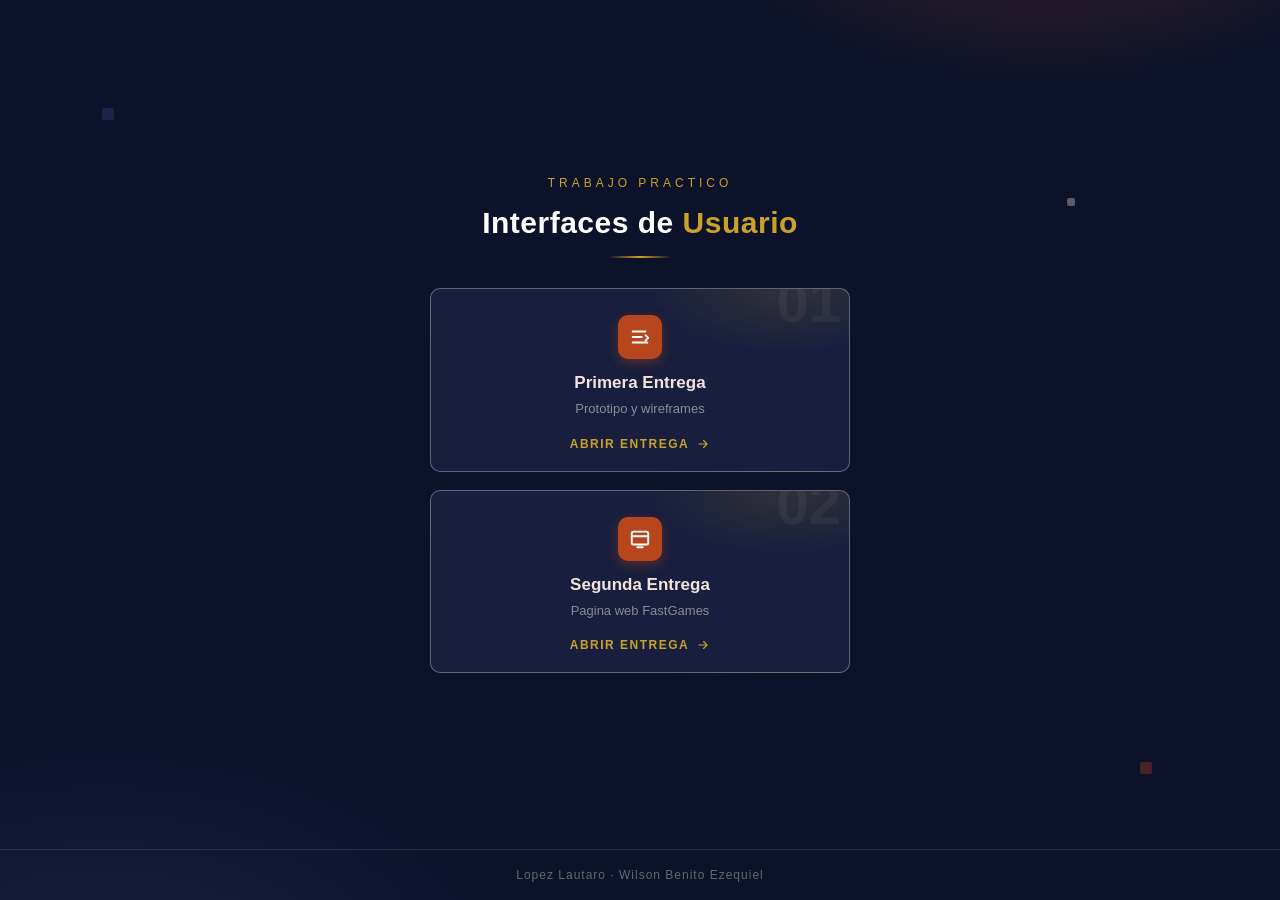
==== index.html @ e33f7f5a "Agregado index raiz para seleccion de entregas" ====
<!DOCTYPE html>
<html lang="es">
<head>
<meta charset="UTF-8">
<meta name="viewport" content="width=device-width, initial-scale=1.0">
<title>TPE Interfaces de Usuario</title>
<style>
    * { margin: 0; padding: 0; box-sizing: border-box; }
    :root {
        --bg: #0C122A;
        --naranja: #B8461D;
        --dorado: #C9A227;
        --marfil: #F4E3DD;
        --texto: #DCDEE5;
        --muted: #8B8B95;
        --tenue: #66666E;
    }
    body {
        min-height: 100vh;
        display: flex;
        flex-direction: column;
        align-items: center;
        font-family: 'Roboto', 'Segoe UI', Arial, sans-serif;
        background-color: var(--bg);
        background-image:
            radial-gradient(600px 300px at 82% -10%, rgba(184, 70, 29, .25), transparent 60%),
            radial-gradient(700px 420px at 8% 110%, rgba(26, 33, 64, .95), transparent 62%);
        color: var(--texto);
        overflow-x: hidden;
    }
    .square {
        position: fixed;
        width: 12px;
        height: 12px;
        border-radius: 2px;
        opacity: .35;
        animation: flotar 7s ease-in-out infinite;
    }
    .square.blue   { background: #3A4A8A; top: 12%; left: 8%; animation-delay: 0s; }
    .square.orange { background: var(--naranja); bottom: 14%; right: 10%; animation-delay: 1.5s; }
    .square.light  { background: var(--marfil); top: 22%; right: 16%; width: 8px; height: 8px; animation-delay: 3s; }
    @keyframes flotar {
        0%, 100% { transform: translateY(0) rotate(0); }
        50%      { transform: translateY(-14px) rotate(45deg); }
    }
    .marco {
        width: 100%;
        max-width: 460px;
        flex: 1;
        display: flex;
        flex-direction: column;
        align-items: center;
        justify-content: center;
        gap: 16px;
        padding: 48px 20px;
        text-align: center;
    }
    .eyebrow {
        font-size: 12px;
        letter-spacing: 4px;
        text-transform: uppercase;
        color: var(--dorado);
        animation: subir .7s ease both;
    }
    h1 {
        font-size: 30px;
        font-weight: 700;
        color: #FFF;
        letter-spacing: .5px;
        animation: subir .7s .08s ease both;
    }
    h1 .destacar { color: var(--dorado); }
    .regla {
        width: 64px;
        height: 2px;
        border-radius: 2px;
        background: linear-gradient(90deg, transparent, var(--dorado), transparent);
        animation: subir .7s .16s ease both;
    }
    .entregas {
        display: flex;
        flex-direction: column;
        gap: 18px;
        width: 100%;
        margin-top: 14px;
    }
    .entrega {
        position: relative;
        overflow: hidden;
        display: flex;
        flex-direction: column;
        align-items: center;
        gap: 6px;
        padding: 26px 22px 20px;
        border: 1px solid rgba(244, 227, 221, .35);
        border-radius: 10px;
        background-color: rgba(26, 33, 64, .9);
        background-image: radial-gradient(200px 90px at 85% 0%, rgba(201, 162, 39, .14), transparent 70%);
        text-decoration: none;
        color: inherit;
        transition: transform .25s ease, border-color .25s ease, box-shadow .25s ease;
        animation: subir .7s ease both;
    }
    .entrega:first-child { animation-delay: .24s; }
    .entrega:last-child  { animation-delay: .34s; }
    .entrega:hover {
        transform: translateY(-4px);
        border-color: var(--dorado);
        box-shadow: 0 18px 40px rgba(0, 0, 0, .55);
    }
    .numero {
        position: absolute;
        top: -16px;
        right: 8px;
        font-size: 58px;
        font-weight: 800;
        line-height: 1;
        color: rgba(220, 222, 229, .06);
        pointer-events: none;
        user-select: none;
    }
    .icono {
        display: flex;
        align-items: center;
        justify-content: center;
        width: 44px;
        height: 44px;
        border-radius: 10px;
        background-color: var(--naranja);
        color: #FFF;
        box-shadow: 0 4px 12px rgba(184, 70, 29, .4);
        margin-bottom: 8px;
    }
    .icono svg { width: 22px; height: 22px; }
    .entrega h2 { font-size: 17px; font-weight: 700; color: var(--marfil); }
    .entrega p  { font-size: 13px; color: var(--muted); line-height: 1.5; }
    .abrir {
        display: inline-flex;
        align-items: center;
        gap: 7px;
        margin-top: 12px;
        font-size: 12px;
        font-weight: 700;
        letter-spacing: 1.5px;
        text-transform: uppercase;
        color: var(--dorado);
        transition: gap .2s ease;
    }
    .abrir svg { width: 14px; height: 14px; }
    .entrega:hover .abrir { gap: 12px; }
    footer {
        width: 100%;
        padding: 18px;
        text-align: center;
        font-size: 12px;
        letter-spacing: 1px;
        color: var(--tenue);
        border-top: 1px solid rgba(244, 227, 221, .12);
    }
    @keyframes subir {
        from { opacity: 0; transform: translateY(14px); }
        to   { opacity: 1; transform: none; }
    }
</style>
</head>
<body>
    <span class="square blue"></span>
    <span class="square orange"></span>
    <span class="square light"></span>

    <div class="marco">
        <p class="eyebrow">Trabajo Practico</p>
        <h1>Interfaces de <span class="destacar">Usuario</span></h1>
        <div class="regla"></div>

        <div class="entregas">
            <a class="entrega" href="TPE-Interfaces/PrimeraEntrega/index.html">
                <span class="numero">01</span>
                <span class="icono">
                    <svg viewBox="0 0 24 24" fill="none" xmlns="http://www.w3.org/2000/svg">
                        <path d="M4 6h14M4 12h10M4 18h16" stroke="currentColor" stroke-width="2" stroke-linecap="round"/>
                        <path d="M18 10l3 3-3 3" stroke="currentColor" stroke-width="2" stroke-linecap="round" stroke-linejoin="round"/>
                    </svg>
                </span>
                <h2>Primera Entrega</h2>
                <p>Prototipo y wireframes</p>
                <span class="abrir">Abrir entrega
                    <svg viewBox="0 0 24 24" fill="none" xmlns="http://www.w3.org/2000/svg">
                        <path d="M5 12h14M13 6l6 6-6 6" stroke="currentColor" stroke-width="2" stroke-linecap="round" stroke-linejoin="round"/>
                    </svg>
                </span>
            </a>

            <a class="entrega" href="TPE-Interfaces/SegundaEntrega/login.html">
                <span class="numero">02</span>
                <span class="icono">
                    <svg viewBox="0 0 24 24" fill="none" xmlns="http://www.w3.org/2000/svg">
                        <rect x="3" y="4" width="18" height="14" rx="2" stroke="currentColor" stroke-width="2"/>
                        <path d="M3 9h18M9 21h6" stroke="currentColor" stroke-width="2" stroke-linecap="round"/>
                    </svg>
                </span>
                <h2>Segunda Entrega</h2>
                <p>Pagina web FastGames</p>
                <span class="abrir">Abrir entrega
                    <svg viewBox="0 0 24 24" fill="none" xmlns="http://www.w3.org/2000/svg">
                        <path d="M5 12h14M13 6l6 6-6 6" stroke="currentColor" stroke-width="2" stroke-linecap="round" stroke-linejoin="round"/>
                    </svg>
                </span>
            </a>
        </div>
    </div>

    <footer>Lopez Lautaro &middot; Wilson Benito Ezequiel</footer>
</body>
</html>
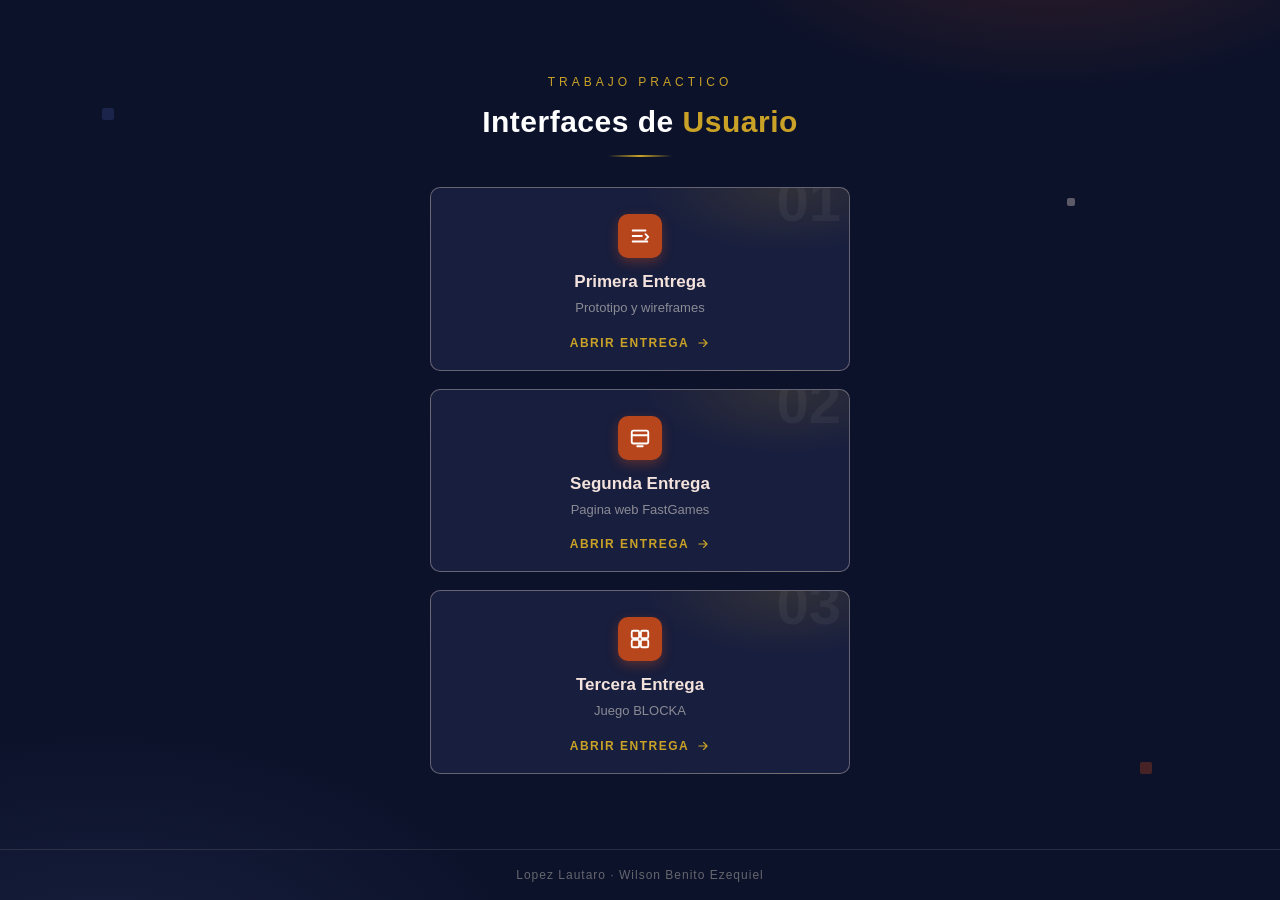
==== commit 6b8bfc40: "Añadido BLOCKA al hub de trabajos y BLOCKA arrancado" ====
--- a/index.html
+++ b/index.html
@@ -101,8 +101,9 @@
         transition: transform .25s ease, border-color .25s ease, box-shadow .25s ease;
         animation: subir .7s ease both;
     }
-    .entrega:first-child { animation-delay: .24s; }
-    .entrega:last-child  { animation-delay: .34s; }
+    .entrega:nth-child(1) { animation-delay: .24s; }
+    .entrega:nth-child(2) { animation-delay: .29s; }
+    .entrega:nth-child(3) { animation-delay: .34s; }
     .entrega:hover {
         transform: translateY(-4px);
         border-color: var(--dorado);
@@ -207,6 +208,25 @@
                     </svg>
                 </span>
             </a>
+
+            <a class="entrega" href="TPE-Interfaces/TerceraEntrega/index.html">
+                <span class="numero">03</span>
+                <span class="icono">
+                    <svg viewBox="0 0 24 24" fill="none" xmlns="http://www.w3.org/2000/svg">
+                        <rect x="3" y="3" width="8" height="8" rx="1.5" stroke="currentColor" stroke-width="2"/>
+                        <rect x="13" y="3" width="8" height="8" rx="1.5" stroke="currentColor" stroke-width="2"/>
+                        <rect x="3" y="13" width="8" height="8" rx="1.5" stroke="currentColor" stroke-width="2"/>
+                        <rect x="13" y="13" width="8" height="8" rx="1.5" stroke="currentColor" stroke-width="2"/>
+                    </svg>
+                </span>
+                <h2>Tercera Entrega</h2>
+                <p>Juego BLOCKA</p>
+                <span class="abrir">Abrir entrega
+                    <svg viewBox="0 0 24 24" fill="none" xmlns="http://www.w3.org/2000/svg">
+                        <path d="M5 12h14M13 6l6 6-6 6" stroke="currentColor" stroke-width="2" stroke-linecap="round" stroke-linejoin="round"/>
+                    </svg>
+                </span>
+            </a>
         </div>
     </div>
 
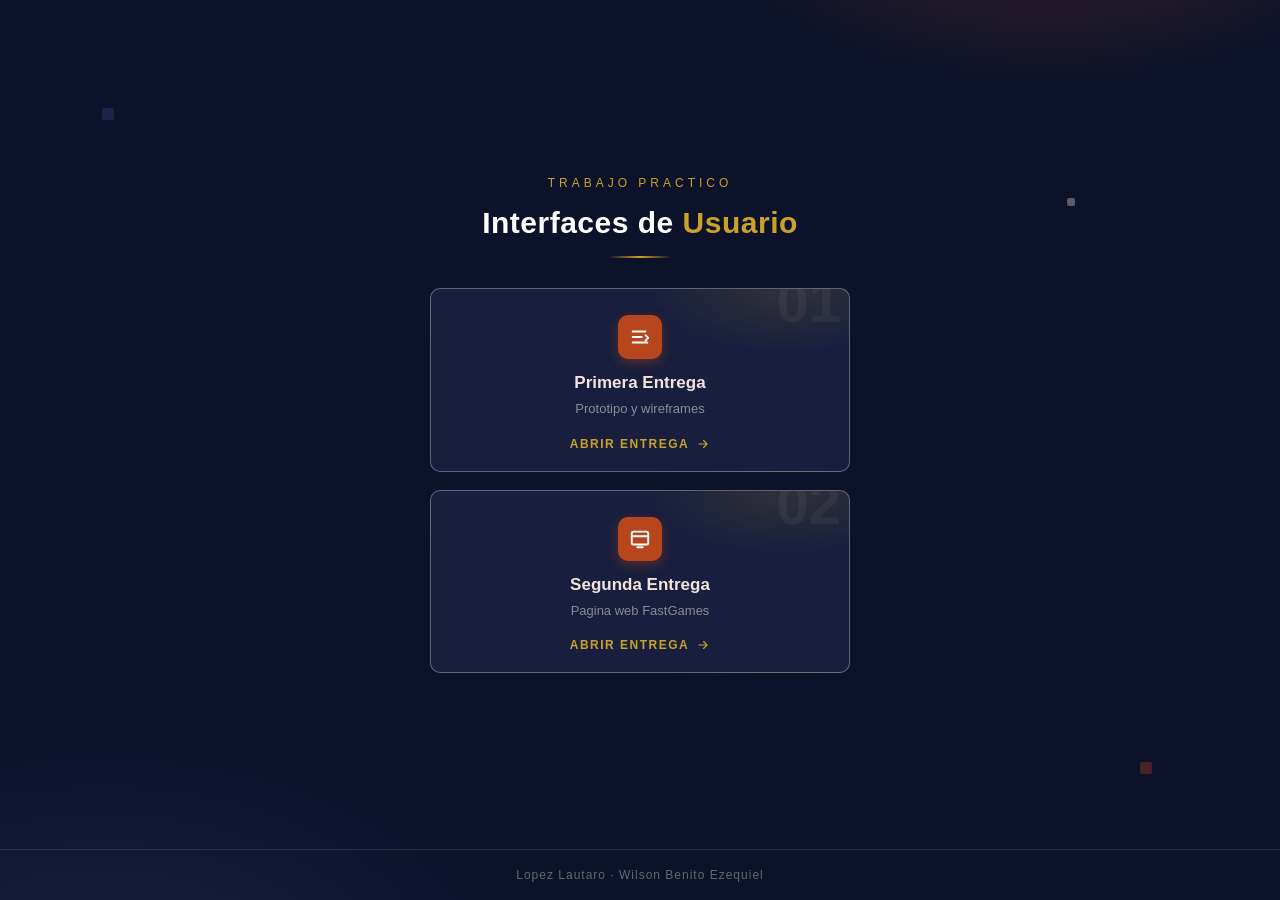
==== commit 6c72eb31: "fix index raiz, y Readme" ====
--- a/index.html
+++ b/index.html
@@ -208,28 +208,8 @@
                     </svg>
                 </span>
             </a>
-
-            <a class="entrega" href="TPE-Interfaces/TerceraEntrega/index.html">
-                <span class="numero">03</span>
-                <span class="icono">
-                    <svg viewBox="0 0 24 24" fill="none" xmlns="http://www.w3.org/2000/svg">
-                        <rect x="3" y="3" width="8" height="8" rx="1.5" stroke="currentColor" stroke-width="2"/>
-                        <rect x="13" y="3" width="8" height="8" rx="1.5" stroke="currentColor" stroke-width="2"/>
-                        <rect x="3" y="13" width="8" height="8" rx="1.5" stroke="currentColor" stroke-width="2"/>
-                        <rect x="13" y="13" width="8" height="8" rx="1.5" stroke="currentColor" stroke-width="2"/>
-                    </svg>
-                </span>
-                <h2>Tercera Entrega</h2>
-                <p>Juego BLOCKA</p>
-                <span class="abrir">Abrir entrega
-                    <svg viewBox="0 0 24 24" fill="none" xmlns="http://www.w3.org/2000/svg">
-                        <path d="M5 12h14M13 6l6 6-6 6" stroke="currentColor" stroke-width="2" stroke-linecap="round" stroke-linejoin="round"/>
-                    </svg>
-                </span>
-            </a>
         </div>
     </div>
-
     <footer>Lopez Lautaro &middot; Wilson Benito Ezequiel</footer>
 </body>
 </html>
